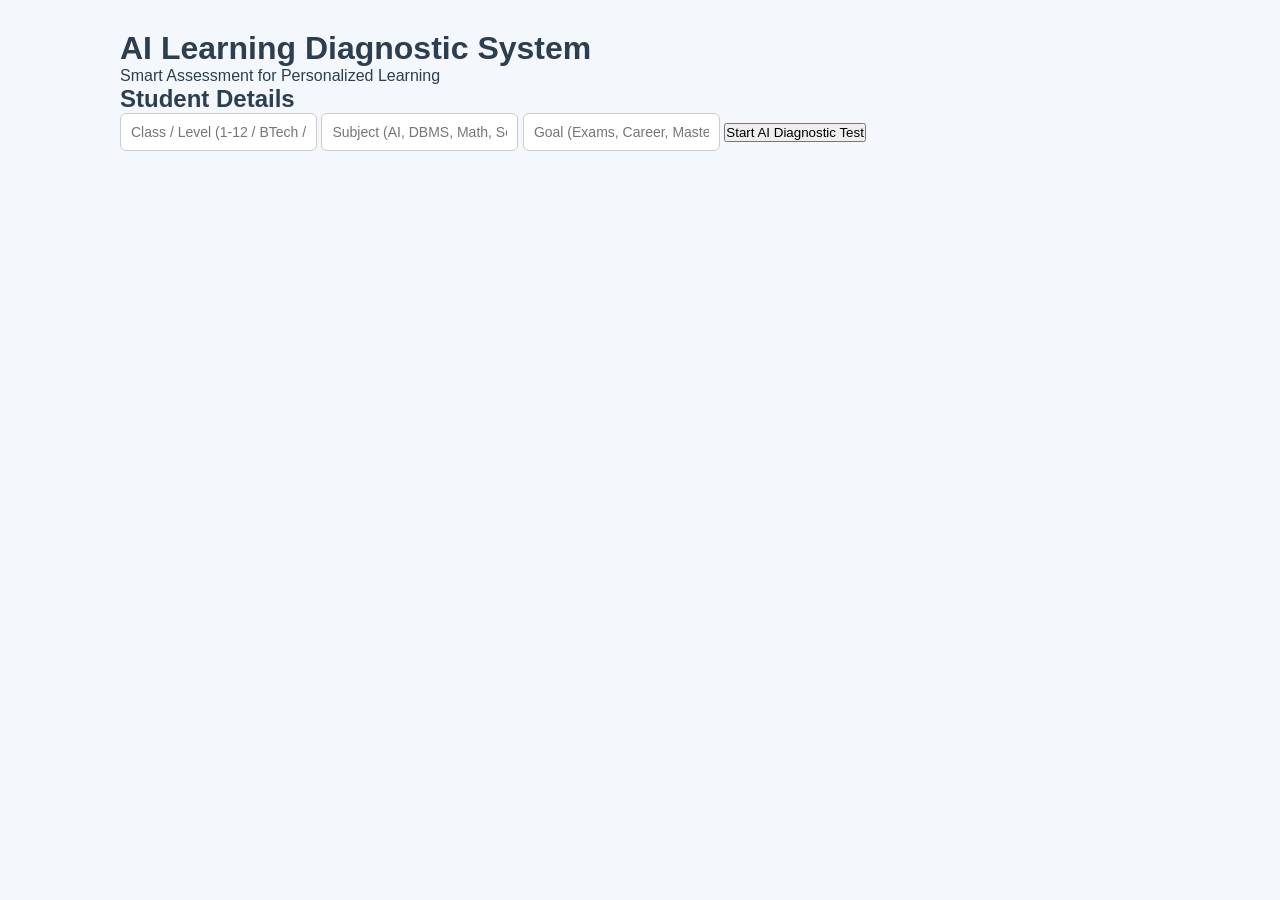
==== frontend/recommendations.html @ df068cec "Initial commit - AI Learning Platform" ====
<!DOCTYPE html>
<html>
<head>
    <title>AI Learning Diagnostic System</title>
    <link rel="stylesheet" href="style.css">
</head>
<body>

<div class="container">
    <h1>AI Learning Diagnostic System</h1>
    <p>Smart Assessment for Personalized Learning</p>

    <div class="card">
        <h2>Student Details</h2>

        <input id="class" placeholder="Class / Level (1-12 / BTech / Degree)">
        <input id="subject" placeholder="Subject (AI, DBMS, Math, Science)">
        <input id="goal" placeholder="Goal (Exams, Career, Mastery)">

        <button onclick="startAssessment()">Start AI Diagnostic Test</button>
    </div>

    <div id="examBox" class="card"></div>
</div>

<script>
let examQuestions = [];

function startAssessment(){
    const subject = document.getElementById("subject").value;
    const classLevel = document.getElementById("class").value;

    fetch("http://127.0.0.1:5000/ai/get_exam", {
        method: "POST",
        headers: {"Content-Type":"application/json"},
        body: JSON.stringify({
            subject: subject,
            class: classLevel
        })
    })
    .then(res => res.json())
    .then(data => {
        examQuestions = data.questions;
        renderExam();
    });
}

function renderExam(){
    let html = "<h2>AI Diagnostic Test</h2><form id='examForm'>";
    
    examQuestions.forEach((q, i) => {
        html += `
            <div class="question">
                <p>${i+1}. ${q.q}</p>
                <input type="text" name="q${i}" placeholder="Your answer">
            </div>
        `;
    });

    html += `<button type="button" onclick="submitExam()">Submit Assessment</button></form>`;

    document.getElementById("examBox").innerHTML = html;
}

function submitExam(){
    const form = document.getElementById("examForm");
    let answers = [];

    examQuestions.forEach((q, i) => {
        answers.push(form[`q${i}`].value);
    });

    fetch("http://127.0.0.1:5000/ai/submit_exam", {
        method: "POST",
        headers: {"Content-Type":"application/json"},
        body: JSON.stringify({
            questions: examQuestions,
            answers: answers
        })
    })
    .then(res => res.json())
    .then(result => {
        localStorage.setItem("ai_result", JSON.stringify(result));
        window.location.href = "progress.html";
    });
}
</script>

</body>
</html>
---- frontend/style.css ----
*{
    margin:0;
    padding:0;
    box-sizing:border-box;
    font-family: "Segoe UI", Arial;
}

body{
    background:#f4f7fb;
    color:#2c3e50;
}

.navbar{
    background:#1f2a44;
    color:white;
    padding:15px 40px;
    font-size:20px;
}

.container{
    max-width:1100px;
    margin:auto;
    padding:30px;
}

.hero{
    text-align:center;
    margin-bottom:30px;
}

.hero h1{
    font-size:36px;
    margin-bottom:10px;
}

.hero p{
    color:#555;
    font-size:16px;
}

.card-form{
    background:white;
    padding:30px;
    border-radius:12px;
    box-shadow:0 10px 25px rgba(0,0,0,0.08);
}

.subtitle{
    color:#666;
    margin-bottom:20px;
}

.form-grid{
    display:grid;
    grid-template-columns: repeat(2, 1fr);
    gap:20px;
}

.input-group{
    display:flex;
    flex-direction:column;
}

.input-group.full{
    grid-column: span 2;
}

label{
    font-size:14px;
    margin-bottom:6px;
    color:#444;
}

input, select{
    padding:10px;
    border-radius:6px;
    border:1px solid #ccc;
    font-size:14px;
}

.ai-btn{
    margin-top:25px;
    width:100%;
    padding:14px;
    background:linear-gradient(to right,#4facfe,#00f2fe);
    border:none;
    border-radius:8px;
    color:white;
    font-size:16px;
    cursor:pointer;
}

.ai-btn:hover{
    opacity:0.9;
}

footer{
    text-align:center;
    padding:20px;
    color:#777;
    font-size:14px;
}

/* Dashboard */

.dashboard-title{
    text-align:center;
    margin-bottom:30px;
}

.analysis-card{
    background:white;
    padding:25px;
    border-radius:12px;
    box-shadow:0 8px 20px rgba(0,0,0,0.08);
    margin-bottom:30px;
}

.analysis-grid{
    display:grid;
    grid-template-columns: repeat(2, 1fr);
    gap:15px;
    margin-top:10px;
}

.recommendation-section h2{
    margin-bottom:15px;
}

.recommendation-grid{
    display:grid;
    grid-template-columns: repeat(3, 1fr);
    gap:20px;
}

.rec-card{
    background:white;
    padding:20px;
    border-radius:12px;
    box-shadow:0 8px 20px rgba(0,0,0,0.08);
}

.rec-card h3{
    margin-bottom:10px;
}

.enroll-btn{
    margin-top:10px;
    width:100%;
    padding:10px;
    background:#1f2a44;
    color:white;
    border:none;
    border-radius:6px;
    cursor:pointer;
}

.enroll-btn:hover{
    background:#2c3e60;
}

.center{
    text-align:center;
    margin-top:30px;
}

.back-btn{
    padding:10px 25px;
    background:#555;
    color:white;
    border:none;
    border-radius:6px;
    cursor:pointer;
}

.back-btn:hover{
    background:#333;
}
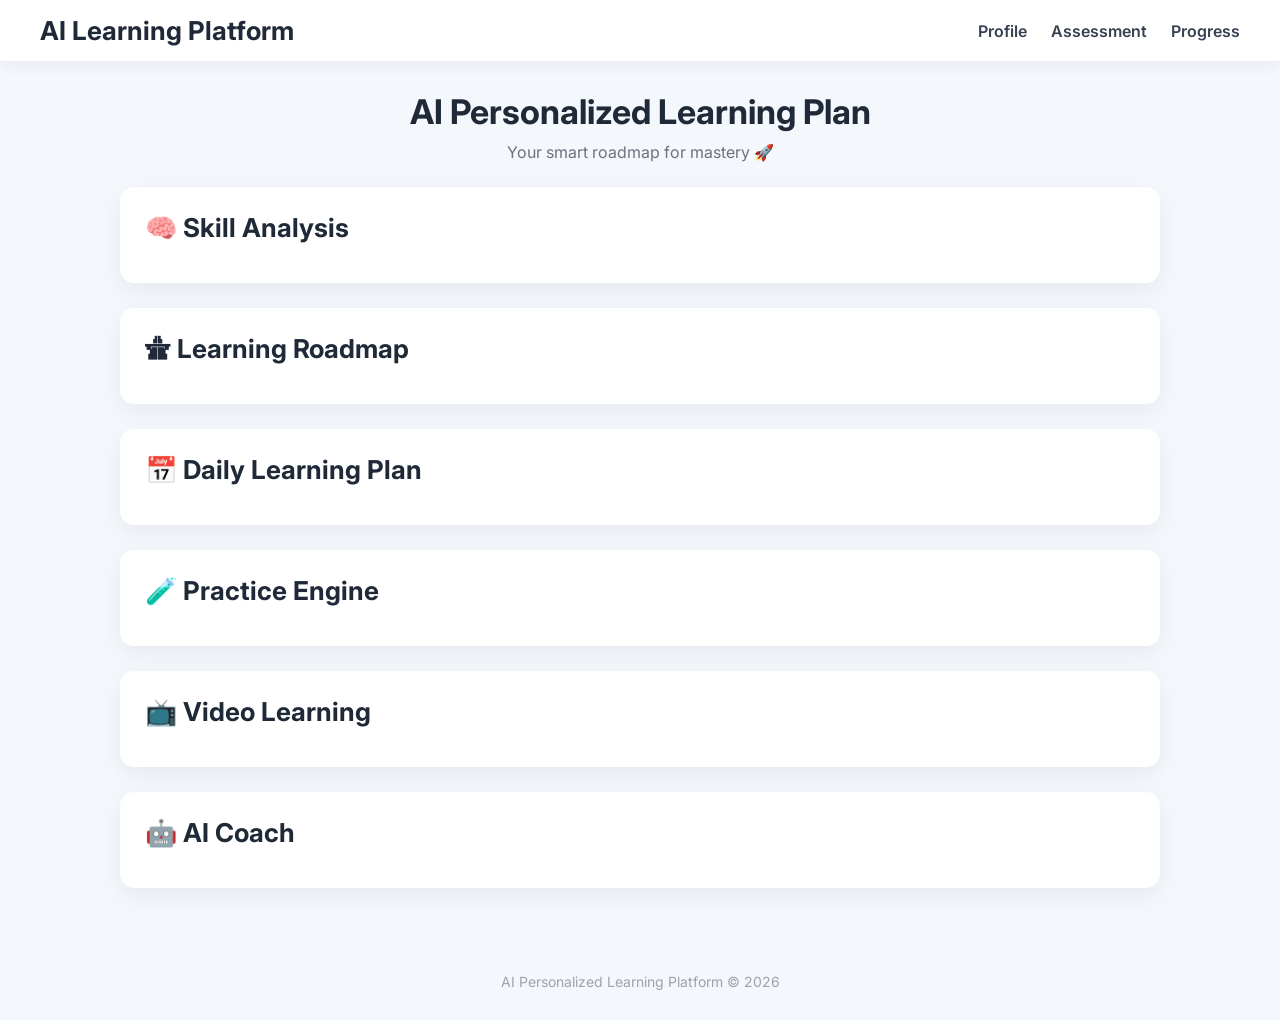
==== commit 4ea85bbf: "AI assessment engine, SSC syllabus integration, frontend UI, learning plan system" ====
--- a/frontend/recommendations.html
+++ b/frontend/recommendations.html
@@ -1,89 +1,162 @@
 <!DOCTYPE html>
 <html>
 <head>
-    <title>AI Learning Diagnostic System</title>
+    <title>AI Learning Plan</title>
     <link rel="stylesheet" href="style.css">
 </head>
+
 <body>
 
+<div class="navbar">
+    <h2>AI Learning Platform</h2>
+    <div class="nav-links">
+        <a href="profile.html">Profile</a>
+        <a href="assessment.html">Assessment</a>
+        <a href="progress.html">Progress</a>
+    </div>
+</div>
+
 <div class="container">
-    <h1>AI Learning Diagnostic System</h1>
-    <p>Smart Assessment for Personalized Learning</p>
 
+    <h1>AI Personalized Learning Plan</h1>
+    <p style="text-align:center">Your smart roadmap for mastery 🚀</p>
+
+    <!-- Skill Summary -->
     <div class="card">
-        <h2>Student Details</h2>
-
-        <input id="class" placeholder="Class / Level (1-12 / BTech / Degree)">
-        <input id="subject" placeholder="Subject (AI, DBMS, Math, Science)">
-        <input id="goal" placeholder="Goal (Exams, Career, Mastery)">
-
-        <button onclick="startAssessment()">Start AI Diagnostic Test</button>
+        <h2>🧠 Skill Analysis</h2>
+        <div id="skillSummary" class="grid"></div>
     </div>
 
-    <div id="examBox" class="card"></div>
+    <!-- Learning Roadmap -->
+    <div class="card">
+        <h2>🛣 Learning Roadmap</h2>
+        <div id="roadmap"></div>
+    </div>
+
+    <!-- Daily Plan -->
+    <div class="card">
+        <h2>📅 Daily Learning Plan</h2>
+        <div id="dailyPlan" class="grid"></div>
+    </div>
+
+    <!-- Practice Section -->
+    <div class="card">
+        <h2>🧪 Practice Engine</h2>
+        <div id="practicePlan" class="grid"></div>
+    </div>
+
+    <!-- Video Learning -->
+    <div class="card">
+        <h2>📺 Video Learning</h2>
+        <div id="videoSection" class="grid"></div>
+    </div>
+
+    <!-- AI Coach -->
+    <div class="card">
+        <h2>🤖 AI Coach</h2>
+        <div id="aiCoach"></div>
+    </div>
+
+</div>
+
+<div class="footer">
+    AI Personalized Learning Platform © 2026
 </div>
 
 <script>
-let examQuestions = [];
+const result = JSON.parse(localStorage.getItem("assessment_result"));
 
-function startAssessment(){
-    const subject = document.getElementById("subject").value;
-    const classLevel = document.getElementById("class").value;
+/* Skill Summary */
+let skillHTML = "";
+for(let topic in result.topic_analysis){
+    let t = result.topic_analysis[topic];
+    let strength = (t.correct/t.total)*100;
+    let level = strength > 70 ? "Strong" : strength > 40 ? "Average" : "Weak";
 
-    fetch("http://127.0.0.1:5000/ai/get_exam", {
-        method: "POST",
-        headers: {"Content-Type":"application/json"},
-        body: JSON.stringify({
-            subject: subject,
-            class: classLevel
-        })
-    })
-    .then(res => res.json())
-    .then(data => {
-        examQuestions = data.questions;
-        renderExam();
-    });
+    skillHTML += `
+        <div class="card">
+            <h3>${topic}</h3>
+            <p>Accuracy: ${strength.toFixed(0)}%</p>
+            <span class="badge">${level}</span>
+        </div>
+    `;
 }
+document.getElementById("skillSummary").innerHTML = skillHTML;
 
-function renderExam(){
-    let html = "<h2>AI Diagnostic Test</h2><form id='examForm'>";
-    
-    examQuestions.forEach((q, i) => {
-        html += `
-            <div class="question">
-                <p>${i+1}. ${q.q}</p>
-                <input type="text" name="q${i}" placeholder="Your answer">
-            </div>
-        `;
-    });
 
-    html += `<button type="button" onclick="submitExam()">Submit Assessment</button></form>`;
+/* Roadmap */
+let roadmapHTML = "";
+Object.keys(result.topic_analysis).forEach((topic,i)=>{
+    roadmapHTML += `
+        <div class="question-box">
+            <b>Step ${i+1}:</b> Master ${topic}
+            <p>Concept → Practice → Test → Revise</p>
+        </div>
+    `;
+});
+document.getElementById("roadmap").innerHTML = roadmapHTML;
 
-    document.getElementById("examBox").innerHTML = html;
-}
 
-function submitExam(){
-    const form = document.getElementById("examForm");
-    let answers = [];
+/* Daily Plan */
+let dailyHTML = `
+    <div class="card">
+        <h3>Morning</h3>
+        <p>Concept Learning</p>
+        <span class="badge">AI Guided</span>
+    </div>
+    <div class="card">
+        <h3>Afternoon</h3>
+        <p>Practice Problems</p>
+        <span class="badge">Adaptive</span>
+    </div>
+    <div class="card">
+        <h3>Evening</h3>
+        <p>Revision + AI Quiz</p>
+        <span class="badge">Smart Test</span>
+    </div>
+`;
+document.getElementById("dailyPlan").innerHTML = dailyHTML;
 
-    examQuestions.forEach((q, i) => {
-        answers.push(form[`q${i}`].value);
-    });
 
-    fetch("http://127.0.0.1:5000/ai/submit_exam", {
-        method: "POST",
-        headers: {"Content-Type":"application/json"},
-        body: JSON.stringify({
-            questions: examQuestions,
-            answers: answers
-        })
-    })
-    .then(res => res.json())
-    .then(result => {
-        localStorage.setItem("ai_result", JSON.stringify(result));
-        window.location.href = "progress.html";
-    });
-}
+/* Practice Plan */
+let practiceHTML = "";
+Object.keys(result.topic_analysis).forEach(topic=>{
+    practiceHTML += `
+        <div class="card">
+            <h3>${topic}</h3>
+            <p>Practice Set: Easy → Medium → Hard</p>
+            <span class="badge">AI Adaptive</span>
+        </div>
+    `;
+});
+document.getElementById("practicePlan").innerHTML = practiceHTML;
+
+
+/* Video Learning */
+let videoHTML = `
+    <div class="card">
+        <h3>Concept Videos</h3>
+        <p>AI Recommended Learning Videos</p>
+        <a href="https://www.youtube.com/results?search_query=${result.subject}+basics" target="_blank">Watch Videos</a>
+    </div>
+    <div class="card">
+        <h3>Practice Videos</h3>
+        <p>Solved Examples & Tricks</p>
+        <a href="https://www.youtube.com/results?search_query=${result.subject}+practice+questions" target="_blank">Watch Practice</a>
+    </div>
+`;
+document.getElementById("videoSection").innerHTML = videoHTML;
+
+
+/* AI Coach */
+document.getElementById("aiCoach").innerHTML = `
+    <p>🎯 Focus more on weak areas</p>
+    <p>⏱ Study in short focused sessions</p>
+    <p>📈 Daily revision is mandatory</p>
+    <p>🧠 Concept clarity before speed</p>
+    <p>🔥 Consistency beats intensity</p>
+`;
+
 </script>
 
 </body>
--- a/frontend/style.css
+++ b/frontend/style.css
@@ -1,178 +1,159 @@
+@import url('https://fonts.googleapis.com/css2?family=Inter:wght@300;400;500;600;700&display=swap');
+
 *{
     margin:0;
     padding:0;
     box-sizing:border-box;
-    font-family: "Segoe UI", Arial;
+    font-family: 'Inter', sans-serif;
 }
 
 body{
     background:#f4f7fb;
-    color:#2c3e50;
+    color:#1f2937;
 }
 
-.navbar{
-    background:#1f2a44;
-    color:white;
-    padding:15px 40px;
-    font-size:20px;
-}
-
+/* Layout */
 .container{
     max-width:1100px;
     margin:auto;
     padding:30px;
 }
 
-.hero{
+/* Headings */
+h1{
     text-align:center;
-    margin-bottom:30px;
+    font-size:34px;
+    margin-bottom:10px;
+    font-weight:700;
 }
 
-.hero h1{
-    font-size:36px;
+h2{
+    font-size:26px;
+    margin-bottom:15px;
+}
+
+h3{
+    font-size:20px;
     margin-bottom:10px;
 }
 
-.hero p{
-    color:#555;
-    font-size:16px;
+p{
+    color:#6b7280;
+    margin-bottom:15px;
 }
 
-.card-form{
+/* Cards */
+.card{
     background:white;
-    padding:30px;
-    border-radius:12px;
-    box-shadow:0 10px 25px rgba(0,0,0,0.08);
+    border-radius:14px;
+    padding:25px;
+    margin:25px auto;
+    width:100%;
+    box-shadow:0 8px 25px rgba(0,0,0,0.06);
 }
 
-.subtitle{
-    color:#666;
-    margin-bottom:20px;
-}
-
-.form-grid{
+/* Grid */
+.grid{
     display:grid;
-    grid-template-columns: repeat(2, 1fr);
+    grid-template-columns: repeat(auto-fit,minmax(250px,1fr));
     gap:20px;
 }
 
-.input-group{
-    display:flex;
-    flex-direction:column;
-}
-
-.input-group.full{
-    grid-column: span 2;
-}
-
+/* Inputs */
 label{
     font-size:14px;
+    font-weight:600;
     margin-bottom:6px;
-    color:#444;
+    display:block;
 }
 
 input, select{
-    padding:10px;
-    border-radius:6px;
-    border:1px solid #ccc;
+    width:100%;
+    padding:12px 14px;
+    border-radius:8px;
+    border:1px solid #e5e7eb;
+    outline:none;
+    font-size:14px;
+    transition:0.2s;
+    background:#f9fafb;
+}
+
+input:focus, select:focus{
+    border-color:#2563eb;
+    background:white;
+}
+
+/* Buttons */
+button{
+    background:linear-gradient(135deg,#2563eb,#1d4ed8);
+    color:white;
+    border:none;
+    padding:12px 28px;
+    border-radius:10px;
+    font-size:15px;
+    font-weight:600;
+    cursor:pointer;
+    transition:0.3s;
+    box-shadow:0 5px 15px rgba(37,99,235,0.3);
+}
+
+button:hover{
+    transform:translateY(-2px);
+    box-shadow:0 10px 25px rgba(37,99,235,0.4);
+}
+
+/* Question Box */
+.question-box{
+    background:#f9fafb;
+    padding:15px;
+    border-radius:10px;
+    margin-bottom:15px;
+    border-left:4px solid #2563eb;
+}
+
+/* Navbar */
+.navbar{
+    background:white;
+    padding:15px 40px;
+    box-shadow:0 5px 15px rgba(0,0,0,0.05);
+    display:flex;
+    justify-content:space-between;
+    align-items:center;
+}
+
+.navbar h2{
+    margin:0;
+}
+
+.nav-links a{
+    margin-left:20px;
+    text-decoration:none;
+    color:#374151;
+    font-weight:600;
+}
+
+/* Progress */
+.progress-card{
+    text-align:center;
+    padding:30px;
+}
+
+/* Footer */
+.footer{
+    text-align:center;
+    padding:30px;
+    color:#9ca3af;
     font-size:14px;
 }
 
-.ai-btn{
-    margin-top:25px;
-    width:100%;
-    padding:14px;
-    background:linear-gradient(to right,#4facfe,#00f2fe);
-    border:none;
-    border-radius:8px;
-    color:white;
-    font-size:16px;
-    cursor:pointer;
-}
-
-.ai-btn:hover{
-    opacity:0.9;
-}
-
-footer{
-    text-align:center;
-    padding:20px;
-    color:#777;
-    font-size:14px;
-}
-
-/* Dashboard */
-
-.dashboard-title{
-    text-align:center;
-    margin-bottom:30px;
-}
-
-.analysis-card{
-    background:white;
-    padding:25px;
-    border-radius:12px;
-    box-shadow:0 8px 20px rgba(0,0,0,0.08);
-    margin-bottom:30px;
-}
-
-.analysis-grid{
-    display:grid;
-    grid-template-columns: repeat(2, 1fr);
-    gap:15px;
-    margin-top:10px;
-}
-
-.recommendation-section h2{
-    margin-bottom:15px;
-}
-
-.recommendation-grid{
-    display:grid;
-    grid-template-columns: repeat(3, 1fr);
-    gap:20px;
-}
-
-.rec-card{
-    background:white;
-    padding:20px;
-    border-radius:12px;
-    box-shadow:0 8px 20px rgba(0,0,0,0.08);
-}
-
-.rec-card h3{
-    margin-bottom:10px;
-}
-
-.enroll-btn{
-    margin-top:10px;
-    width:100%;
-    padding:10px;
-    background:#1f2a44;
-    color:white;
-    border:none;
-    border-radius:6px;
-    cursor:pointer;
-}
-
-.enroll-btn:hover{
-    background:#2c3e60;
-}
-
-.center{
-    text-align:center;
-    margin-top:30px;
-}
-
-.back-btn{
-    padding:10px 25px;
-    background:#555;
-    color:white;
-    border:none;
-    border-radius:6px;
-    cursor:pointer;
-}
-
-.back-btn:hover{
-    background:#333;
+/* AI Badges */
+.badge{
+    display:inline-block;
+    background:#e0e7ff;
+    color:#1e40af;
+    padding:6px 12px;
+    border-radius:20px;
+    font-size:12px;
+    font-weight:600;
+    margin-right:5px;
 }
